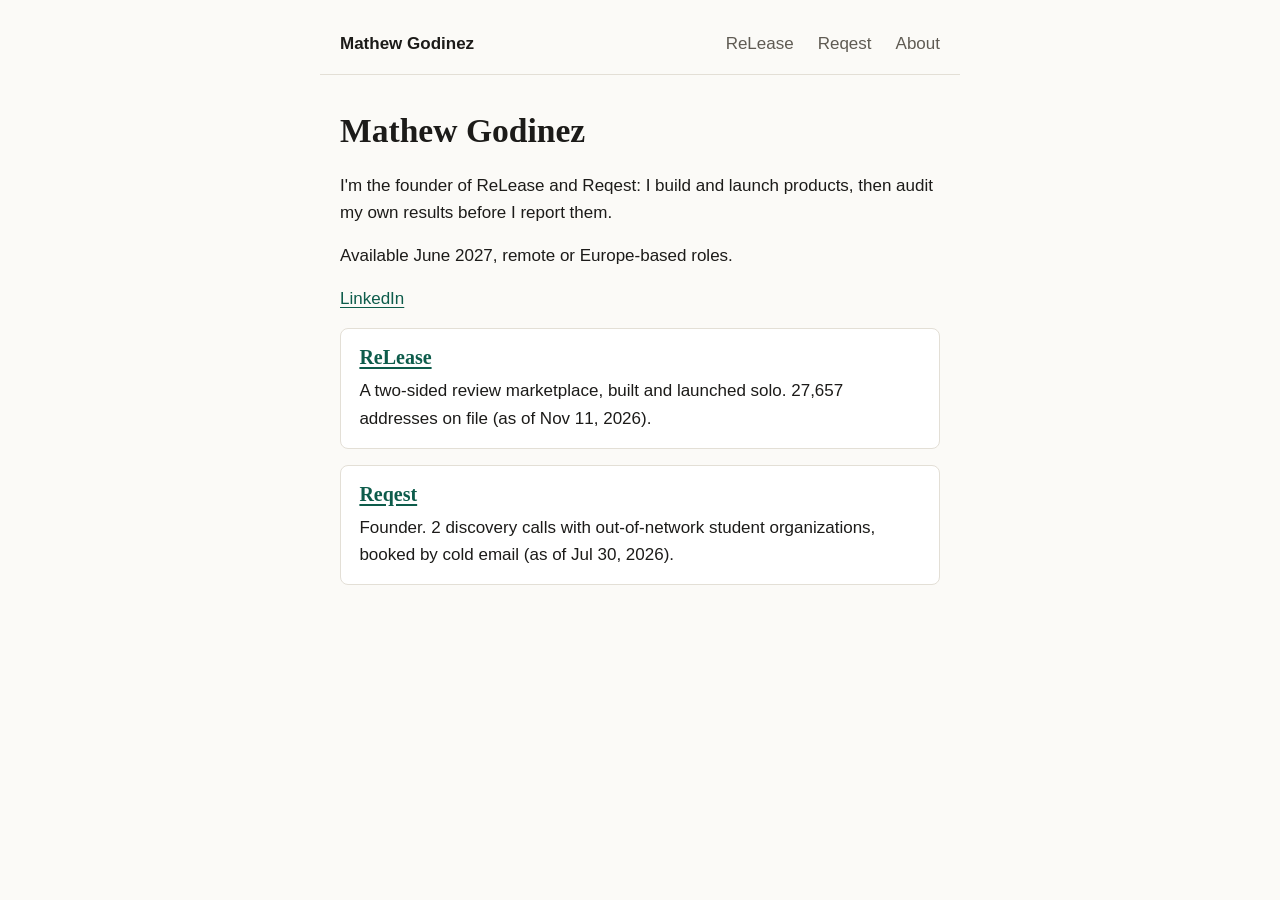
==== index.html @ 57f591df "Publish portfolio: Home, ReLease, Reqest, About Static site. Words live in content/, numbers in fact" ====
<!doctype html>
<html lang="en">
<head>
<meta charset="utf-8">
<meta name="viewport" content="width=device-width, initial-scale=1">
<title>Mathew Godinez</title>
<meta name="description" content="Portfolio of Mathew Godinez, founder of ReLease and Reqest.">
<link rel="stylesheet" href="style.css">
</head>
<body class="index">
<header>
<a class="name" href="index.html">Mathew Godinez</a>
<nav aria-label="Pages">
<a href="release.html">ReLease</a>
<a href="reqest.html">Reqest</a>
<a href="about.html">About</a>
</nav>
</header>
<main>
<h1>Mathew Godinez</h1>
<p>I'm the founder of ReLease and Reqest: I build and launch products, then audit my own results before I report them.</p>
<p>Available June 2027, remote or Europe-based roles.</p>
<p><a href="https://www.linkedin.com/in/mathew-godinez-3935731b0">LinkedIn</a></p>
<section><h2><a href="release.html">ReLease</a></h2>
<p>A two-sided review marketplace, built and launched solo. 27,657 addresses on file (as of Nov 11, 2026).</p>
</section><section><h2><a href="reqest.html">Reqest</a></h2>
<p>Founder. 2 discovery calls with out-of-network student organizations, booked by cold email (as of Jul 30, 2026).</p>
</section>
</main>
</body>
</html>
---- style.css ----
:root {
  --ink: #1c1b19;
  --muted: #5f5b53;
  --paper: #fbfaf7;
  --card: #ffffff;
  --line: #e3dfd6;
  --accent: #0d5c4b;
}

* { box-sizing: border-box; }

html { -webkit-text-size-adjust: 100%; }

body {
  margin: 0;
  background: var(--paper);
  color: var(--ink);
  font: 17px/1.6 -apple-system, BlinkMacSystemFont, "Segoe UI", Roboto, Helvetica, Arial, sans-serif;
}

header, main {
  max-width: 40rem;
  margin: 0 auto;
  padding: 0 1.25rem;
}

header {
  display: flex;
  flex-wrap: wrap;
  align-items: baseline;
  justify-content: space-between;
  gap: 0 1.5rem;
  padding-top: 1.25rem;
  padding-bottom: 0.5rem;
  border-bottom: 1px solid var(--line);
}

.name {
  color: var(--ink);
  font-weight: 700;
  text-decoration: none;
}

nav { display: flex; gap: 1.5rem; }

/* padding makes the links tall enough to tap on a phone */
nav a, .name { padding: 0.6rem 0; }

nav a { color: var(--muted); text-decoration: none; }

nav a[aria-current] { color: var(--ink); text-decoration: underline; text-underline-offset: 0.3em; }

main { padding-top: 2.25rem; padding-bottom: 4rem; }

h1, h2 {
  font-family: "Iowan Old Style", "Palatino Linotype", Palatino, Georgia, serif;
  line-height: 1.2;
  text-wrap: balance;
}

h1 { font-size: clamp(1.6rem, 6vw, 2.1rem); margin: 0 0 1.25rem; }

h2 { font-size: 1.25rem; margin: 2.25rem 0 0.5rem; }

p, ul, ol { margin: 0 0 1rem; }

ul, ol { padding-left: 1.4rem; }

li { margin-bottom: 0.4rem; }

a { color: var(--accent); text-underline-offset: 0.15em; overflow-wrap: anywhere; }

/* Home: each project section is a card */
.index section {
  margin-top: 1rem;
  padding: 1rem 1.15rem;
  background: var(--card);
  border: 1px solid var(--line);
  border-radius: 8px;
}

.index section h2 { margin-top: 0; }

.index section p { margin: 0; }

.draft {
  padding: 0.6rem 0.9rem;
  border: 2px dashed #a33a1e;
  color: #a33a1e;
  font-weight: 700;
}

@media print {
  @page { margin: 1.6cm; }
  body { background: #fff; color: #000; font-size: 10pt; }
  header, main { max-width: none; padding-left: 0; padding-right: 0; }
  header { padding-top: 0; }
  nav { display: none; }
  main { padding-top: 1rem; padding-bottom: 0; }
  h1 { font-size: 1.5rem; margin-bottom: 0.75rem; }
  h2 { margin-top: 1.1rem; }
  a { color: #000; }
  section { break-inside: avoid; }
  h1, h2 { break-after: avoid; }
  .index section { border-color: #999; }
}
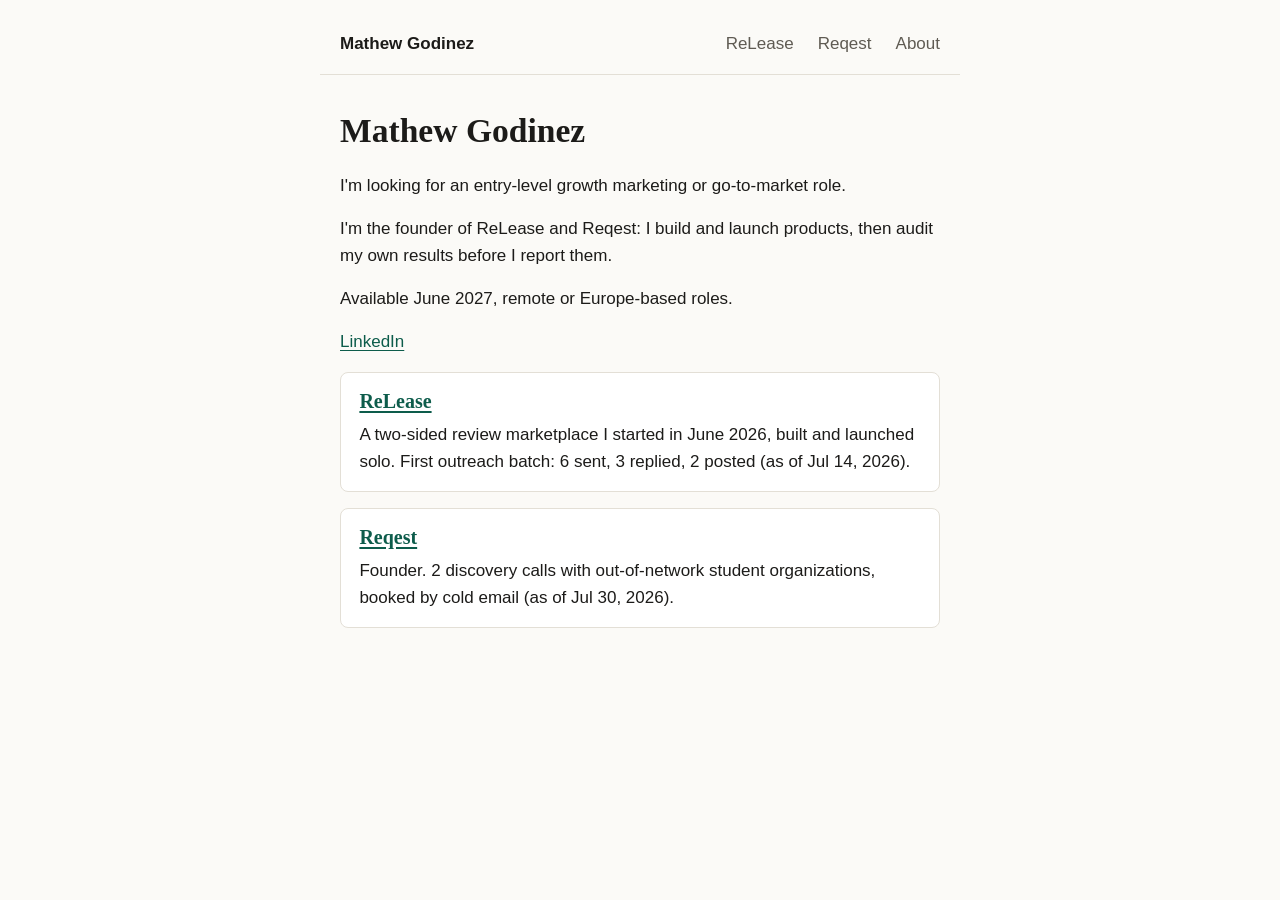
==== commit 65bc570b: "Portfolio audit section 7: six changes - Home: job goal first; ReLease card leads with the outreach " ====
--- a/index.html
+++ b/index.html
@@ -4,7 +4,12 @@
 <meta charset="utf-8">
 <meta name="viewport" content="width=device-width, initial-scale=1">
 <title>Mathew Godinez</title>
-<meta name="description" content="Portfolio of Mathew Godinez, founder of ReLease and Reqest.">
+<meta name="description" content="Mathew Godinez, founder of ReLease and Reqest. Looking for an entry-level growth marketing or go-to-market role. Available June 2027, remote or Europe-based.">
+<meta property="og:type" content="website">
+<meta property="og:title" content="Mathew Godinez">
+<meta property="og:description" content="Mathew Godinez, founder of ReLease and Reqest. Looking for an entry-level growth marketing or go-to-market role. Available June 2027, remote or Europe-based.">
+<meta property="og:url" content="https://matthewgodinez24-boop.github.io/">
+<meta name="twitter:card" content="summary">
 <link rel="stylesheet" href="style.css">
 </head>
 <body class="index">
@@ -18,11 +23,12 @@
 </header>
 <main>
 <h1>Mathew Godinez</h1>
+<p>I'm looking for an entry-level growth marketing or go-to-market role.</p>
 <p>I'm the founder of ReLease and Reqest: I build and launch products, then audit my own results before I report them.</p>
 <p>Available June 2027, remote or Europe-based roles.</p>
 <p><a href="https://www.linkedin.com/in/mathew-godinez-3935731b0">LinkedIn</a></p>
 <section><h2><a href="release.html">ReLease</a></h2>
-<p>A two-sided review marketplace, built and launched solo. 27,657 addresses on file (as of Nov 11, 2026).</p>
+<p>A two-sided review marketplace I started in June 2026, built and launched solo. First outreach batch: 6 sent, 3 replied, 2 posted (as of Jul 14, 2026).</p>
 </section><section><h2><a href="reqest.html">Reqest</a></h2>
 <p>Founder. 2 discovery calls with out-of-network student organizations, booked by cold email (as of Jul 30, 2026).</p>
 </section>
--- a/style.css
+++ b/style.css
@@ -91,7 +91,7 @@
 }
 
 @media print {
-  @page { margin: 1.6cm; }
+  @page { margin: 1cm 1.6cm; }
   body { background: #fff; color: #000; font-size: 10pt; }
   header, main { max-width: none; padding-left: 0; padding-right: 0; }
   header { padding-top: 0; }
@@ -100,6 +100,11 @@
   h1 { font-size: 1.5rem; margin-bottom: 0.75rem; }
   h2 { margin-top: 1.1rem; }
   a { color: #000; }
+  /* print each link's web address; page links get the full site address */
+  a[href^="http"]::after { content: " (" attr(href) ")"; }
+  a[href$=".html"]::after { content: " (matthewgodinez24-boop.github.io/" attr(href) ")"; }
+  a::after { font: 400 10pt system-ui, sans-serif; }
+  li { margin-bottom: 0.25rem; }
   section { break-inside: avoid; }
   h1, h2 { break-after: avoid; }
   .index section { border-color: #999; }
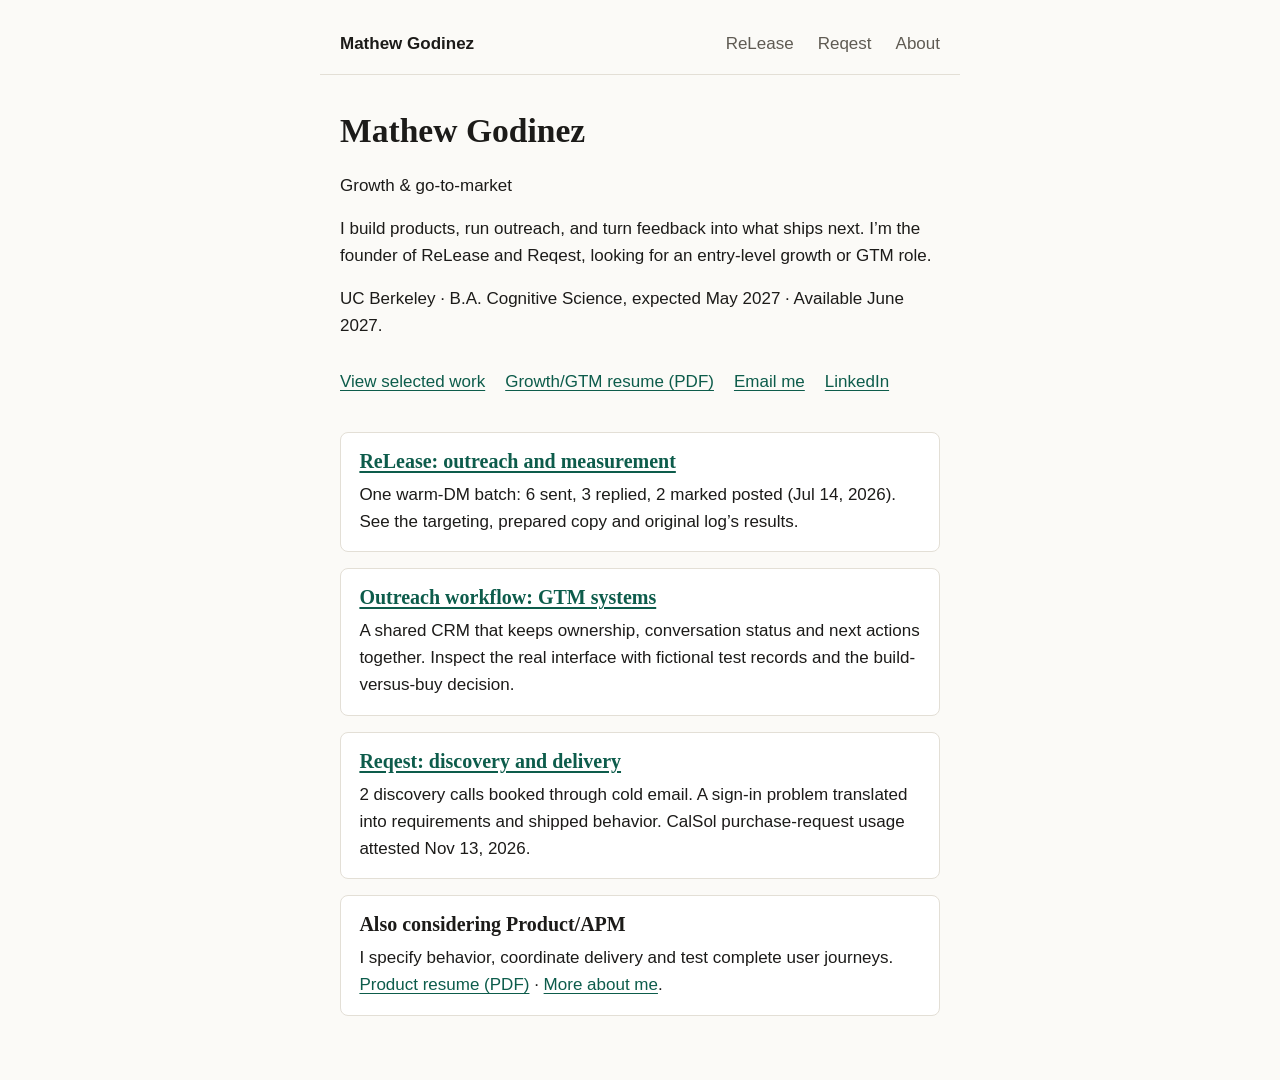
==== commit a2a501a3: "Show Growth and GTM work samples with reconciled portfolio claims" ====
--- a/index.html
+++ b/index.html
@@ -3,16 +3,21 @@
 <head>
 <meta charset="utf-8">
 <meta name="viewport" content="width=device-width, initial-scale=1">
-<title>Mathew Godinez</title>
-<meta name="description" content="Mathew Godinez, founder of ReLease and Reqest. Looking for an entry-level growth marketing or go-to-market role. Available June 2027, remote or Europe-based.">
+<title>Mathew Godinez · Growth &amp; go-to-market</title>
+<meta name="description" content="Growth and go-to-market portfolio: ReLease outreach, a working outreach CRM, and Reqest customer discovery and product delivery. UC Berkeley, available June 2027.">
 <meta property="og:type" content="website">
-<meta property="og:title" content="Mathew Godinez">
-<meta property="og:description" content="Mathew Godinez, founder of ReLease and Reqest. Looking for an entry-level growth marketing or go-to-market role. Available June 2027, remote or Europe-based.">
+<meta property="og:title" content="Mathew Godinez · Growth &amp; go-to-market">
+<meta property="og:description" content="Growth and go-to-market portfolio: ReLease outreach, a working outreach CRM, and Reqest customer discovery and product delivery. UC Berkeley, available June 2027.">
 <meta property="og:url" content="https://matthewgodinez24-boop.github.io/">
-<meta name="twitter:card" content="summary">
+<meta property="og:image" content="https://matthewgodinez24-boop.github.io/assets/social-preview.png">
+<meta property="og:image:alt" content="Mathew Godinez. Growth and go-to-market. ReLease, outreach workflows, and Reqest.">
+<meta name="twitter:card" content="summary_large_image">
+<link rel="canonical" href="https://matthewgodinez24-boop.github.io/">
+<link rel="icon" href="assets/favicon.svg" type="image/svg+xml">
 <link rel="stylesheet" href="style.css">
 </head>
 <body class="index">
+<a class="skip" href="#main">Skip to content</a>
 <header>
 <a class="name" href="index.html">Mathew Godinez</a>
 <nav aria-label="Pages">
@@ -21,16 +26,20 @@
 <a href="about.html">About</a>
 </nav>
 </header>
-<main>
+<main id="main">
 <h1>Mathew Godinez</h1>
-<p>I'm looking for an entry-level growth marketing or go-to-market role.</p>
-<p>I'm the founder of ReLease and Reqest: I build and launch products, then audit my own results before I report them.</p>
-<p>Available June 2027, remote or Europe-based roles.</p>
-<p><a href="https://www.linkedin.com/in/mathew-godinez-3935731b0">LinkedIn</a></p>
-<section><h2><a href="release.html">ReLease</a></h2>
-<p>A two-sided review marketplace I started in June 2026, built and launched solo. First outreach batch: 6 sent, 3 replied, 2 posted (as of Jul 14, 2026).</p>
-</section><section><h2><a href="reqest.html">Reqest</a></h2>
-<p>Founder. 2 discovery calls with out-of-network student organizations, booked by cold email (as of Jul 30, 2026).</p>
+<p>Growth &amp; go-to-market</p>
+<p>I build products, run outreach, and turn feedback into what ships next. I’m the founder of ReLease and Reqest, looking for an entry-level growth or GTM role.</p>
+<p>UC Berkeley · B.A. Cognitive Science, expected May 2027 · Available June 2027.</p>
+<div class="actions"><a href="#selected-work">View selected work</a><a href="assets/Mathew-Godinez-Growth-GTM.pdf">Growth/GTM resume (PDF)</a><a href="mailto:matthewgodinez24@gmail.com">Email me</a><a href="https://www.linkedin.com/in/mathew-godinez/">LinkedIn</a></div>
+<section id="selected-work"><h2><a href="release.html">ReLease: outreach and measurement</a></h2>
+<p>One warm-DM batch: 6 sent, 3 replied, 2 marked posted (Jul 14, 2026). See the targeting, prepared copy and original log’s results.</p>
+</section><section><h2><a href="reqest.html#outreach-workflow">Outreach workflow: GTM systems</a></h2>
+<p>A shared CRM that keeps ownership, conversation status and next actions together. Inspect the real interface with fictional test records and the build-versus-buy decision.</p>
+</section><section><h2><a href="reqest.html">Reqest: discovery and delivery</a></h2>
+<p>2 discovery calls booked through cold email. A sign-in problem translated into requirements and shipped behavior. CalSol purchase-request usage attested Nov 13, 2026.</p>
+</section><section><h2>Also considering Product/APM</h2>
+<p>I specify behavior, coordinate delivery and test complete user journeys. <a href="assets/Mathew-Godinez-Product.pdf">Product resume (PDF)</a> · <a href="about.html">More about me</a>.</p>
 </section>
 </main>
 </body>
--- a/style.css
+++ b/style.css
@@ -5,11 +5,20 @@
   --card: #ffffff;
   --line: #e3dfd6;
   --accent: #0d5c4b;
+  --selection: #dcebe4;
+  --warning: #a33a1e;
 }
 
 * { box-sizing: border-box; }
 
 html { -webkit-text-size-adjust: 100%; }
+
+::selection { color: var(--ink); background: var(--selection); }
+
+:focus-visible { outline: 2px solid var(--accent); outline-offset: 4px; }
+
+.skip { position: absolute; left: 1rem; top: -8rem; padding: 0.75rem; background: var(--paper); }
+.skip:focus { top: 0.5rem; }
 
 body {
   margin: 0;
@@ -69,6 +78,25 @@
 li { margin-bottom: 0.4rem; }
 
 a { color: var(--accent); text-underline-offset: 0.15em; overflow-wrap: anywhere; }
+a:hover { text-decoration-thickness: 2px; }
+
+.actions { display: flex; flex-wrap: wrap; gap: 0.25rem 1.25rem; margin: 1.25rem 0 1.75rem; }
+.actions a { display: inline-flex; align-items: center; min-height: 44px; }
+
+section { scroll-margin-top: 1.25rem; }
+figure { margin: 1.25rem 0 1.5rem; }
+figcaption, caption { color: var(--muted); font-size: 0.9rem; line-height: 1.55; text-align: left; }
+figcaption { margin-top: 0.65rem; }
+blockquote { margin: 0; padding: 1.1rem 1.2rem; border: 1px solid var(--line); background: var(--card); }
+blockquote p { margin: 0; }
+.screenshot { max-width: 23rem; margin-inline: auto; }
+.screenshot a { display: block; }
+.screenshot img { display: block; width: 100%; height: auto; aspect-ratio: 358 / 720; object-fit: cover; object-position: bottom; border: 1px solid var(--line); }
+table { width: 100%; border-collapse: collapse; font-variant-numeric: tabular-nums; }
+caption { caption-side: bottom; padding-top: 0.65rem; }
+th, td { padding: 0.65rem 0.5rem; text-align: left; border-bottom: 1px solid var(--line); }
+th { font-size: 0.9rem; font-weight: 600; }
+td { font-size: 1.1rem; }
 
 /* Home: each project section is a card */
 .index section {
@@ -85,8 +113,8 @@
 
 .draft {
   padding: 0.6rem 0.9rem;
-  border: 2px dashed #a33a1e;
-  color: #a33a1e;
+  border: 2px dashed var(--warning);
+  color: var(--warning);
   font-weight: 700;
 }
 
@@ -96,6 +124,7 @@
   header, main { max-width: none; padding-left: 0; padding-right: 0; }
   header { padding-top: 0; }
   nav { display: none; }
+  .skip { display: none; }
   main { padding-top: 1rem; padding-bottom: 0; }
   h1 { font-size: 1.5rem; margin-bottom: 0.75rem; }
   h2 { margin-top: 1.1rem; }
@@ -105,7 +134,12 @@
   a[href$=".html"]::after { content: " (matthewgodinez24-boop.github.io/" attr(href) ")"; }
   a::after { font: 400 10pt system-ui, sans-serif; }
   li { margin-bottom: 0.25rem; }
-  section { break-inside: avoid; }
+  figure { break-inside: avoid; }
+  .screenshot { max-width: 11rem; }
+  .screenshot a::after { content: none; }
+  .actions { gap: 0.2rem 0.8rem; margin: 0.5rem 0; }
+  .actions a { min-height: 0; }
+  .index section { break-inside: avoid; }
   h1, h2 { break-after: avoid; }
   .index section { border-color: #999; }
 }
